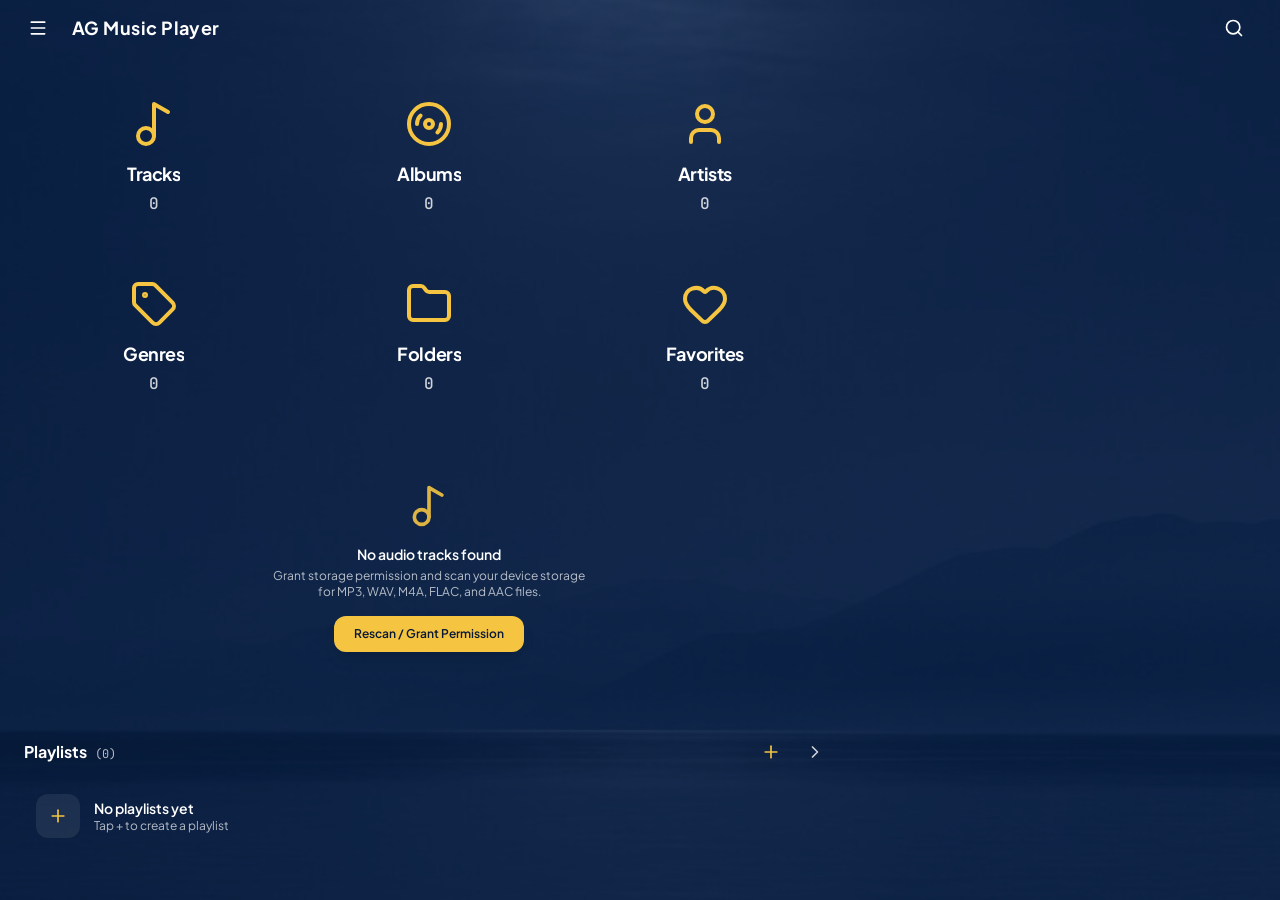
==== android/app/src/main/assets/index.html @ c9f586ac "feat: add track sharing and song info features - Implement Android share functionality for local tra" ====
<!doctype html>
<html lang="en" class="dark">
  <head>
    <meta charset="UTF-8" />
    <meta name="viewport" content="width=device-width, initial-scale=1.0, viewport-fit=cover" />
    <title>Music Player — AG Music Player</title>
    <meta name="description" content="AG Music Player — High-contrast, offline-first music player with 5-band equalizer, local folder browsing, playlists, and GitHub auto-updater." />
    <meta property="og:title" content="Music Player — AG Music Player" />
    <meta property="og:description" content="High-contrast, offline-first audio player with 5-band equalizer, tag editor, and GitHub auto-update pipeline." />
    <meta property="og:type" content="website" />
    <meta name="twitter:card" content="summary_large_image" />
    <link rel="icon" type="image/jpeg" href="./assets/ag_music_player_logo_1795412483987-CaM0GuDK.jpg" />
    <link rel="preconnect" href="https://fonts.googleapis.com" />
    <link rel="preconnect" href="https://fonts.gstatic.com" crossorigin />
    <link href="https://fonts.googleapis.com/css2?family=Cinzel:wght@600;700&family=JetBrains+Mono:wght@400;500;600&family=Plus+Jakarta+Sans:wght@400;500;600;700&display=swap" rel="stylesheet" />
    <script type="module" crossorigin src="./assets/index-CSV355LN.js"></script>
    <link rel="stylesheet" crossorigin href="./assets/index-BBESbF7x.css">
  </head>
  <body class="bg-[#F8F7F4] dark:bg-[#0B0B0D] text-[#111114] dark:text-[#F5F3EE] antialiased selection:bg-[#D4AF37]/30">
    <div id="root"></div>
  </body>
</html>
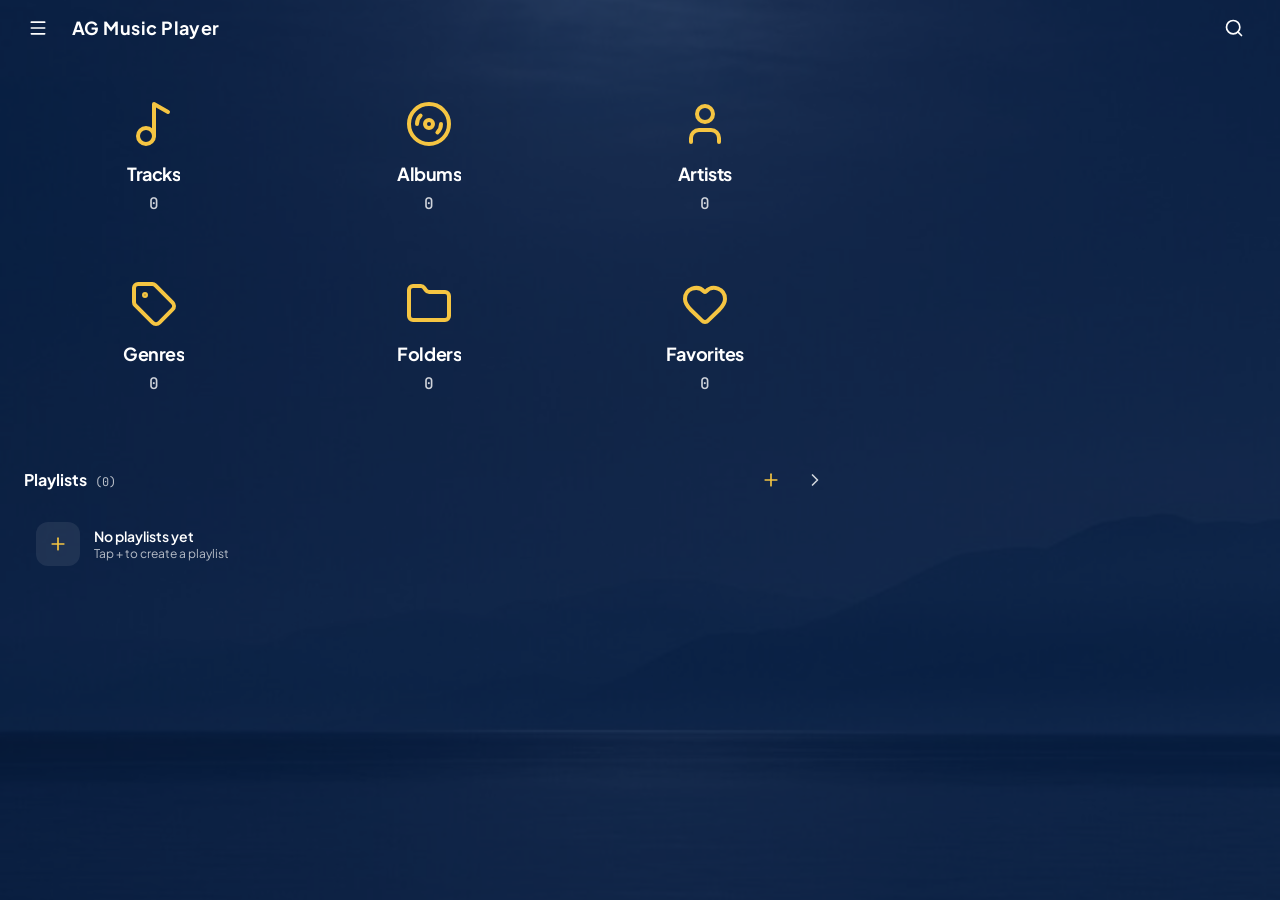
==== commit 4f058f3a: "feat: add playlists to library and update navigation - Include 'playlists' in the LibraryTab type - " ====
--- a/android/app/src/main/assets/index.html
+++ b/android/app/src/main/assets/index.html
@@ -13,8 +13,8 @@
     <link rel="preconnect" href="https://fonts.googleapis.com" />
     <link rel="preconnect" href="https://fonts.gstatic.com" crossorigin />
     <link href="https://fonts.googleapis.com/css2?family=Cinzel:wght@600;700&family=JetBrains+Mono:wght@400;500;600&family=Plus+Jakarta+Sans:wght@400;500;600;700&display=swap" rel="stylesheet" />
-    <script type="module" crossorigin src="./assets/index-CSV355LN.js"></script>
-    <link rel="stylesheet" crossorigin href="./assets/index-BBESbF7x.css">
+    <script type="module" crossorigin src="./assets/index-BX3effwg.js"></script>
+    <link rel="stylesheet" crossorigin href="./assets/index-D7RIrg3i.css">
   </head>
   <body class="bg-[#F8F7F4] dark:bg-[#0B0B0D] text-[#111114] dark:text-[#F5F3EE] antialiased selection:bg-[#D4AF37]/30">
     <div id="root"></div>
--- a/android/app/src/main/assets/assets/index-D7RIrg3i.css
+++ b/android/app/src/main/assets/assets/index-D7RIrg3i.css
@@ -0,0 +1,2 @@
+/*! tailwindcss v4.3.5 | MIT License | https://tailwindcss.com */
+@layer properties{@supports (((-webkit-hyphens:none)) and (not (margin-trim:block))) or ((-moz-orient:inline) and (not (color:rgb(from red r g b)))){*,:before,:after,::backdrop{--tw-translate-x:0;--tw-translate-y:0;--tw-translate-z:0;--tw-scale-x:1;--tw-scale-y:1;--tw-scale-z:1;--tw-rotate-x:initial;--tw-rotate-y:initial;--tw-rotate-z:initial;--tw-skew-x:initial;--tw-skew-y:initial;--tw-space-y-reverse:0;--tw-divide-y-reverse:0;--tw-border-style:solid;--tw-leading:initial;--tw-font-weight:initial;--tw-tracking:initial;--tw-ordinal:initial;--tw-slashed-zero:initial;--tw-numeric-figure:initial;--tw-numeric-spacing:initial;--tw-numeric-fraction:initial;--tw-shadow:0 0 #0000;--tw-shadow-color:initial;--tw-shadow-alpha:100%;--tw-inset-shadow:0 0 #0000;--tw-inset-shadow-color:initial;--tw-inset-shadow-alpha:100%;--tw-ring-color:initial;--tw-ring-shadow:0 0 #0000;--tw-inset-ring-color:initial;--tw-inset-ring-shadow:0 0 #0000;--tw-ring-inset:initial;--tw-ring-offset-width:0px;--tw-ring-offset-color:#fff;--tw-ring-offset-shadow:0 0 #0000;--tw-outline-style:solid;--tw-blur:initial;--tw-brightness:initial;--tw-contrast:initial;--tw-grayscale:initial;--tw-hue-rotate:initial;--tw-invert:initial;--tw-opacity:initial;--tw-saturate:initial;--tw-sepia:initial;--tw-drop-shadow:initial;--tw-drop-shadow-color:initial;--tw-drop-shadow-alpha:100%;--tw-drop-shadow-size:initial;--tw-backdrop-blur:initial;--tw-backdrop-brightness:initial;--tw-backdrop-contrast:initial;--tw-backdrop-grayscale:initial;--tw-backdrop-hue-rotate:initial;--tw-backdrop-invert:initial;--tw-backdrop-opacity:initial;--tw-backdrop-saturate:initial;--tw-backdrop-sepia:initial;--tw-duration:initial;--tw-ease:initial}}}@layer theme{:root,:host{--font-sans:-apple-system, BlinkMacSystemFont, "Segoe UI", Roboto, "Helvetica Neue", "Noto Sans", Arial, sans-serif, "Apple Color Emoji", "Segoe UI Emoji", "Segoe UI Symbol", "Noto Color Emoji";--font-mono:ui-monospace, SFMono-Regular, Menlo, Monaco, Consolas, "Liberation Mono", "Courier New", monospace;--color-emerald-400:oklch(76.5% .177 163.223);--color-emerald-500:oklch(69.6% .17 162.48);--color-cyan-300:oklch(86.5% .127 207.078);--color-cyan-400:oklch(78.9% .154 211.53);--color-cyan-500:oklch(71.5% .143 215.221);--color-cyan-950:oklch(30.2% .056 229.695);--color-violet-300:oklch(81.1% .111 293.571);--color-violet-400:oklch(70.2% .183 293.541);--color-violet-500:oklch(60.6% .25 292.717);--color-violet-950:oklch(28.3% .141 291.089);--color-rose-400:oklch(71.2% .194 13.428);--color-rose-500:oklch(64.5% .246 16.439);--color-rose-600:oklch(58.6% .253 17.585);--color-slate-950:oklch(12.9% .042 264.695);--color-black:#000;--color-white:#fff;--spacing:.25rem;--container-xs:20rem;--container-sm:24rem;--container-md:28rem;--container-xl:36rem;--container-2xl:42rem;--container-7xl:80rem;--text-xs:.75rem;--text-xs--line-height:calc(1 / .75);--text-sm:.875rem;--text-sm--line-height:calc(1.25 / .875);--text-base:1rem;--text-base--line-height:calc(1.5 / 1);--text-lg:1.125rem;--text-lg--line-height:calc(1.75 / 1.125);--text-xl:1.25rem;--text-xl--line-height:calc(1.75 / 1.25);--text-2xl:1.5rem;--text-2xl--line-height:calc(2 / 1.5);--font-weight-medium:500;--font-weight-semibold:600;--font-weight-bold:700;--tracking-tight:-.025em;--tracking-wide:.025em;--tracking-wider:.05em;--leading-snug:1.375;--leading-relaxed:1.625;--radius-lg:.5rem;--radius-xl:.75rem;--radius-2xl:1rem;--radius-3xl:1.5rem;--ease-in:cubic-bezier(.4, 0, 1, 1);--ease-out:cubic-bezier(0, 0, .2, 1);--ease-in-out:cubic-bezier(.4, 0, .2, 1);--animate-spin:spin 1s linear infinite;--blur-sm:8px;--blur-md:12px;--blur-xl:24px;--blur-2xl:40px;--default-transition-duration:.15s;--default-transition-timing-function:cubic-bezier(.4, 0, .2, 1);--default-font-family:var(--font-sans);--default-mono-font-family:var(--font-mono)}}@layer base{*,:after,:before,::backdrop{box-sizing:border-box;border:0 solid;margin:0;padding:0}::file-selector-button{box-sizing:border-box;border:0 solid;margin:0;padding:0}html,:host{-webkit-text-size-adjust:100%;tab-size:4;line-height:1.5;font-family:var(--default-font-family,-apple-system, BlinkMacSystemFont, "Segoe UI", Roboto, "Helvetica Neue", "Noto Sans", Arial, sans-serif, "Apple Color Emoji", "Segoe UI Emoji", "Segoe UI Symbol", "Noto Color Emoji");font-feature-settings:var(--default-font-feature-settings,normal);font-variation-settings:var(--default-font-variation-settings,normal);-webkit-tap-highlight-color:transparent}hr{height:0;color:inherit;border-top-width:1px}abbr:where([title]){-webkit-text-decoration:underline dotted;text-decoration:underline dotted}h1,h2,h3,h4,h5,h6{font-size:inherit;font-weight:inherit}a{color:inherit;-webkit-text-decoration:inherit;-webkit-text-decoration:inherit;-webkit-text-decoration:inherit;-webkit-text-decoration:inherit;text-decoration:inherit}b,strong{font-weight:bolder}code,kbd,samp,pre{font-family:var(--default-mono-font-family,ui-monospace, SFMono-Regular, Menlo, Monaco, Consolas, "Liberation Mono", "Courier New", monospace);font-feature-settings:var(--default-mono-font-feature-settings,normal);font-variation-settings:var(--default-mono-font-variation-settings,normal);font-size:1em}small{font-size:80%}sub,sup{vertical-align:baseline;font-size:75%;line-height:0;position:relative}sub{bottom:-.25em}sup{top:-.5em}table{text-indent:0;border-color:inherit;border-collapse:collapse}:-moz-focusring:where(:not(iframe)){outline:auto}progress{vertical-align:baseline}summary{display:list-item}ol,ul,menu{list-style:none}img,svg,video,canvas,audio,iframe,embed,object{vertical-align:middle;display:block}img,video{max-width:100%;height:auto}button,input,select,optgroup,textarea{font:inherit;font-feature-settings:inherit;font-variation-settings:inherit;letter-spacing:inherit;color:inherit;opacity:1;background-color:#0000;border-radius:0}::file-selector-button{font:inherit;font-feature-settings:inherit;font-variation-settings:inherit;letter-spacing:inherit;color:inherit;opacity:1;background-color:#0000;border-radius:0}:where(select:is([multiple],[size])) optgroup{font-weight:bolder}:where(select:is([multiple],[size])) optgroup option{padding-inline-start:20px}::file-selector-button{margin-inline-end:4px}::placeholder{opacity:1}@supports (not ((-webkit-appearance:-apple-pay-button))) or (contain-intrinsic-size:1px){::placeholder{color:currentColor}@supports (color:color-mix(in lab, red, red)){::placeholder{color:color-mix(in oklab, currentcolor 50%, transparent)}}}textarea{resize:vertical}::-webkit-search-decoration{-webkit-appearance:none}::-webkit-date-and-time-value{min-height:1lh;text-align:inherit}::-webkit-datetime-edit{display:inline-flex}::-webkit-datetime-edit-fields-wrapper{padding:0}::-webkit-datetime-edit{padding-block:0}::-webkit-datetime-edit-year-field{padding-block:0}::-webkit-datetime-edit-month-field{padding-block:0}::-webkit-datetime-edit-day-field{padding-block:0}::-webkit-datetime-edit-hour-field{padding-block:0}::-webkit-datetime-edit-minute-field{padding-block:0}::-webkit-datetime-edit-second-field{padding-block:0}::-webkit-datetime-edit-millisecond-field{padding-block:0}::-webkit-datetime-edit-meridiem-field{padding-block:0}::-webkit-calendar-picker-indicator{line-height:1}:-moz-ui-invalid{box-shadow:none}button,input:where([type=button],[type=reset],[type=submit]){appearance:button}::file-selector-button{appearance:button}::-webkit-inner-spin-button{height:auto}::-webkit-outer-spin-button{height:auto}[hidden]:where(:not([hidden=until-found])){display:none!important}html,body{overscroll-behavior-y:contain;color:#fff;background-color:#061329}body{font-family:Plus Jakarta Sans,-apple-system,BlinkMacSystemFont,sans-serif}.font-display{font-family:Cinzel,Georgia,serif}.font-mono-tabular{font-variant-numeric:tabular-nums;font-family:JetBrains Mono,monospace}}@layer components;@layer utilities{.pointer-events-none{pointer-events:none}.visible{visibility:visible}.absolute{position:absolute}.fixed{position:fixed}.relative{position:relative}.static{position:static}.sticky{position:sticky}.inset-0{inset:0}.inset-x-0{inset-inline:0}.-top-2\.5{top:calc(var(--spacing) * -2.5)}.top-0{top:0}.top-1\/2{top:50%}.top-20{top:calc(var(--spacing) * 20)}.right-0{right:0}.right-2{right:calc(var(--spacing) * 2)}.bottom-0{bottom:0}.bottom-20{bottom:calc(var(--spacing) * 20)}.left-0{left:0}.left-1\/2{left:50%}.left-2{left:calc(var(--spacing) * 2)}.z-0{z-index:0}.z-10{z-index:10}.z-30{z-index:30}.z-40{z-index:40}.z-50{z-index:50}.z-\[60\]{z-index:60}.z-\[65\]{z-index:65}.col-span-full{grid-column:1/-1}.container{width:100%}@media (width>=40rem){.container{max-width:40rem}}@media (width>=48rem){.container{max-width:48rem}}@media (width>=64rem){.container{max-width:64rem}}@media (width>=80rem){.container{max-width:80rem}}@media (width>=96rem){.container{max-width:96rem}}.mx-auto{margin-inline:auto}.my-1\.5{margin-block:calc(var(--spacing) * 1.5)}.my-2{margin-block:calc(var(--spacing) * 2)}.my-3{margin-block:calc(var(--spacing) * 3)}.mt-0\.5{margin-top:calc(var(--spacing) * .5)}.mt-1{margin-top:var(--spacing)}.mt-2{margin-top:calc(var(--spacing) * 2)}.mb-1{margin-bottom:var(--spacing)}.mb-2{margin-bottom:calc(var(--spacing) * 2)}.mb-2\.5{margin-bottom:calc(var(--spacing) * 2.5)}.mb-3{margin-bottom:calc(var(--spacing) * 3)}.mb-4{margin-bottom:calc(var(--spacing) * 4)}.mb-6{margin-bottom:calc(var(--spacing) * 6)}.-ml-2{margin-left:calc(var(--spacing) * -2)}.ml-0\.5{margin-left:calc(var(--spacing) * .5)}.block{display:block}.contents{display:contents}.flex{display:flex}.grid{display:grid}.hidden{display:none}.inline{display:inline}.inline-block{display:inline-block}.inline-flex{display:inline-flex}.aspect-square{aspect-ratio:1}.h-1{height:var(--spacing)}.h-1\.5{height:calc(var(--spacing) * 1.5)}.h-2\.5{height:calc(var(--spacing) * 2.5)}.h-3{height:calc(var(--spacing) * 3)}.h-3\.5{height:calc(var(--spacing) * 3.5)}.h-4{height:calc(var(--spacing) * 4)}.h-5{height:calc(var(--spacing) * 5)}.h-6{height:calc(var(--spacing) * 6)}.h-7{height:calc(var(--spacing) * 7)}.h-8{height:calc(var(--spacing) * 8)}.h-9{height:calc(var(--spacing) * 9)}.h-10{height:calc(var(--spacing) * 10)}.h-11{height:calc(var(--spacing) * 11)}.h-12{height:calc(var(--spacing) * 12)}.h-14{height:calc(var(--spacing) * 14)}.h-16{height:calc(var(--spacing) * 16)}.h-20{height:calc(var(--spacing) * 20)}.h-24{height:calc(var(--spacing) * 24)}.h-28{height:calc(var(--spacing) * 28)}.h-32{height:calc(var(--spacing) * 32)}.h-52{height:calc(var(--spacing) * 52)}.h-56{height:calc(var(--spacing) * 56)}.h-full{height:100%}.h-px{height:1px}.max-h-64{max-height:calc(var(--spacing) * 64)}.max-h-\[78vh\]{max-height:78vh}.max-h-\[85vh\]{max-height:85vh}.max-h-\[86vh\]{max-height:86vh}.min-h-\[34px\]{min-height:34px}.min-h-\[36px\]{min-height:36px}.min-h-\[38px\]{min-height:38px}.min-h-\[40px\]{min-height:40px}.min-h-\[42px\]{min-height:42px}.min-h-\[44px\]{min-height:44px}.min-h-\[46px\]{min-height:46px}.min-h-\[48px\]{min-height:48px}.min-h-\[52px\]{min-height:52px}.min-h-\[56px\]{min-height:56px}.min-h-\[62px\]{min-height:62px}.min-h-\[144px\]{min-height:144px}.min-h-screen{min-height:100vh}.w-1\.5{width:calc(var(--spacing) * 1.5)}.w-3{width:calc(var(--spacing) * 3)}.w-3\.5{width:calc(var(--spacing) * 3.5)}.w-4{width:calc(var(--spacing) * 4)}.w-5{width:calc(var(--spacing) * 5)}.w-6{width:calc(var(--spacing) * 6)}.w-7{width:calc(var(--spacing) * 7)}.w-8{width:calc(var(--spacing) * 8)}.w-9{width:calc(var(--spacing) * 9)}.w-10{width:calc(var(--spacing) * 10)}.w-11{width:calc(var(--spacing) * 11)}.w-12{width:calc(var(--spacing) * 12)}.w-14{width:calc(var(--spacing) * 14)}.w-16{width:calc(var(--spacing) * 16)}.w-20{width:calc(var(--spacing) * 20)}.w-24{width:calc(var(--spacing) * 24)}.w-52{width:calc(var(--spacing) * 52)}.w-56{width:calc(var(--spacing) * 56)}.w-\[210px\]{width:210px}.w-full{width:100%}.max-w-2xl{max-width:var(--container-2xl)}.max-w-7xl{max-width:var(--container-7xl)}.max-w-\[230px\]{max-width:230px}.max-w-\[380px\]{max-width:380px}.max-w-full{max-width:100%}.max-w-md{max-width:var(--container-md)}.max-w-sm{max-width:var(--container-sm)}.max-w-xl{max-width:var(--container-xl)}.max-w-xs{max-width:var(--container-xs)}.min-w-0{min-width:0}.min-w-\[40px\]{min-width:40px}.min-w-\[44px\]{min-width:44px}.min-w-\[48px\]{min-width:48px}.flex-1{flex:1}.shrink-0{flex-shrink:0}.-translate-x-1\/2{--tw-translate-x:calc(calc(1 / 2 * 100%) * -1);translate:var(--tw-translate-x) var(--tw-translate-y)}.translate-x-1{--tw-translate-x:var(--spacing);translate:var(--tw-translate-x) var(--tw-translate-y)}.translate-x-6{--tw-translate-x:calc(var(--spacing) * 6);translate:var(--tw-translate-x) var(--tw-translate-y)}.-translate-y-1\/2{--tw-translate-y:calc(calc(1 / 2 * 100%) * -1);translate:var(--tw-translate-x) var(--tw-translate-y)}.scale-110{--tw-scale-x:110%;--tw-scale-y:110%;--tw-scale-z:110%;scale:var(--tw-scale-x) var(--tw-scale-y)}.scale-125{--tw-scale-x:125%;--tw-scale-y:125%;--tw-scale-z:125%;scale:var(--tw-scale-x) var(--tw-scale-y)}.transform{transform:var(--tw-rotate-x, ) var(--tw-rotate-y, ) var(--tw-rotate-z, ) var(--tw-skew-x, ) var(--tw-skew-y, )}.animate-spin{animation:var(--animate-spin)}.cursor-grab{cursor:grab}.cursor-not-allowed{cursor:not-allowed}.cursor-pointer{cursor:pointer}.touch-none{touch-action:none}.resize{resize:both}.grid-cols-1{grid-template-columns:repeat(1,minmax(0,1fr))}.grid-cols-2{grid-template-columns:repeat(2,minmax(0,1fr))}.grid-cols-3{grid-template-columns:repeat(3,minmax(0,1fr))}.grid-cols-5{grid-template-columns:repeat(5,minmax(0,1fr))}.flex-col{flex-direction:column}.flex-wrap{flex-wrap:wrap}.items-baseline{align-items:baseline}.items-center{align-items:center}.items-end{align-items:flex-end}.items-start{align-items:flex-start}.justify-around{justify-content:space-around}.justify-between{justify-content:space-between}.justify-center{justify-content:center}.justify-end{justify-content:flex-end}.justify-evenly{justify-content:space-evenly}.justify-start{justify-content:flex-start}.gap-0\.5{gap:calc(var(--spacing) * .5)}.gap-1{gap:var(--spacing)}.gap-1\.5{gap:calc(var(--spacing) * 1.5)}.gap-2{gap:calc(var(--spacing) * 2)}.gap-2\.5{gap:calc(var(--spacing) * 2.5)}.gap-3{gap:calc(var(--spacing) * 3)}.gap-3\.5{gap:calc(var(--spacing) * 3.5)}.gap-4{gap:calc(var(--spacing) * 4)}.gap-8{gap:calc(var(--spacing) * 8)}:where(.space-y-1>:not(:last-child)){--tw-space-y-reverse:0;margin-block-start:calc(var(--spacing) * var(--tw-space-y-reverse));margin-block-end:calc(var(--spacing) * calc(1 - var(--tw-space-y-reverse)))}:where(.space-y-1\.5>:not(:last-child)){--tw-space-y-reverse:0;margin-block-start:calc(calc(var(--spacing) * 1.5) * var(--tw-space-y-reverse));margin-block-end:calc(calc(var(--spacing) * 1.5) * calc(1 - var(--tw-space-y-reverse)))}:where(.space-y-2>:not(:last-child)){--tw-space-y-reverse:0;margin-block-start:calc(calc(var(--spacing) * 2) * var(--tw-space-y-reverse));margin-block-end:calc(calc(var(--spacing) * 2) * calc(1 - var(--tw-space-y-reverse)))}:where(.space-y-2\.5>:not(:last-child)){--tw-space-y-reverse:0;margin-block-start:calc(calc(var(--spacing) * 2.5) * var(--tw-space-y-reverse));margin-block-end:calc(calc(var(--spacing) * 2.5) * calc(1 - var(--tw-space-y-reverse)))}:where(.space-y-3>:not(:last-child)){--tw-space-y-reverse:0;margin-block-start:calc(calc(var(--spacing) * 3) * var(--tw-space-y-reverse));margin-block-end:calc(calc(var(--spacing) * 3) * calc(1 - var(--tw-space-y-reverse)))}:where(.space-y-4>:not(:last-child)){--tw-space-y-reverse:0;margin-block-start:calc(calc(var(--spacing) * 4) * var(--tw-space-y-reverse));margin-block-end:calc(calc(var(--spacing) * 4) * calc(1 - var(--tw-space-y-reverse)))}:where(.space-y-5>:not(:last-child)){--tw-space-y-reverse:0;margin-block-start:calc(calc(var(--spacing) * 5) * var(--tw-space-y-reverse));margin-block-end:calc(calc(var(--spacing) * 5) * calc(1 - var(--tw-space-y-reverse)))}:where(.space-y-6>:not(:last-child)){--tw-space-y-reverse:0;margin-block-start:calc(calc(var(--spacing) * 6) * var(--tw-space-y-reverse));margin-block-end:calc(calc(var(--spacing) * 6) * calc(1 - var(--tw-space-y-reverse)))}:where(.divide-y>:not(:last-child)){--tw-divide-y-reverse:0;border-bottom-style:var(--tw-border-style);border-top-style:var(--tw-border-style);border-top-width:calc(1px * var(--tw-divide-y-reverse));border-bottom-width:calc(1px * calc(1 - var(--tw-divide-y-reverse)))}:where(.divide-white\/10>:not(:last-child)){border-color:#ffffff1a}@supports (color:color-mix(in lab, red, red)){:where(.divide-white\/10>:not(:last-child)){border-color:color-mix(in oklab, var(--color-white) 10%, transparent)}}.truncate{text-overflow:ellipsis;white-space:nowrap;overflow:hidden}.overflow-hidden{overflow:hidden}.overflow-visible{overflow:visible}.overflow-x-hidden{overflow-x:hidden}.overflow-y-auto{overflow-y:auto}.rounded{border-radius:.25rem}.rounded-2xl{border-radius:var(--radius-2xl)}.rounded-3xl{border-radius:var(--radius-3xl)}.rounded-full{border-radius:2147483647px}.rounded-lg{border-radius:var(--radius-lg)}.rounded-xl{border-radius:var(--radius-xl)}.rounded-t-3xl{border-top-left-radius:var(--radius-3xl);border-top-right-radius:var(--radius-3xl)}.border{border-style:var(--tw-border-style);border-width:1px}.border-0{border-style:var(--tw-border-style);border-width:0}.border-2{border-style:var(--tw-border-style);border-width:2px}.border-y{border-block-style:var(--tw-border-style);border-block-width:1px}.border-t{border-top-style:var(--tw-border-style);border-top-width:1px}.border-r{border-right-style:var(--tw-border-style);border-right-width:1px}.border-b{border-bottom-style:var(--tw-border-style);border-bottom-width:1px}.border-\[\#D4AF37\]{border-color:#d4af37}.border-\[var\(--accent\)\],.border-\[var\(--accent\)\]\/35{border-color:var(--accent)}@supports (color:color-mix(in lab, red, red)){.border-\[var\(--accent\)\]\/35{border-color:color-mix(in oklab, var(--accent) 35%, transparent)}}.border-\[var\(--accent\)\]\/40{border-color:var(--accent)}@supports (color:color-mix(in lab, red, red)){.border-\[var\(--accent\)\]\/40{border-color:color-mix(in oklab, var(--accent) 40%, transparent)}}.border-\[var\(--accent\)\]\/45{border-color:var(--accent)}@supports (color:color-mix(in lab, red, red)){.border-\[var\(--accent\)\]\/45{border-color:color-mix(in oklab, var(--accent) 45%, transparent)}}.border-\[var\(--accent\)\]\/50{border-color:var(--accent)}@supports (color:color-mix(in lab, red, red)){.border-\[var\(--accent\)\]\/50{border-color:color-mix(in oklab, var(--accent) 50%, transparent)}}.border-\[var\(--accent\)\]\/60{border-color:var(--accent)}@supports (color:color-mix(in lab, red, red)){.border-\[var\(--accent\)\]\/60{border-color:color-mix(in oklab, var(--accent) 60%, transparent)}}.border-white\/10{border-color:#ffffff1a}@supports (color:color-mix(in lab, red, red)){.border-white\/10{border-color:color-mix(in oklab, var(--color-white) 10%, transparent)}}.border-white\/15{border-color:#ffffff26}@supports (color:color-mix(in lab, red, red)){.border-white\/15{border-color:color-mix(in oklab, var(--color-white) 15%, transparent)}}.border-white\/20{border-color:#fff3}@supports (color:color-mix(in lab, red, red)){.border-white\/20{border-color:color-mix(in oklab, var(--color-white) 20%, transparent)}}.border-white\/\[0\.06\]{border-color:#ffffff0f}@supports (color:color-mix(in lab, red, red)){.border-white\/\[0\.06\]{border-color:color-mix(in oklab, var(--color-white) 6%, transparent)}}.bg-\[\#0A0B14\]\/92{background-color:oklab(15.3382% .00301396 -.0190909/.92)}.bg-\[\#0A2044\]{background-color:#0a2044}.bg-\[\#0B0B0D\]{background-color:#0b0b0d}.bg-\[\#0B0D16\]\/95{background-color:oklab(16.1668% .00147838 -.0193069/.95)}.bg-\[\#080A12\]{background-color:#080a12}.bg-\[\#08090F\]\/95{background-color:oklab(14.1707% .00150913 -.0132255/.95)}.bg-\[\#061329\]{background-color:#061329}.bg-\[\#071836\]\/80{background-color:oklab(21.4797% -.0103664 -.0623515/.8)}.bg-\[\#071836\]\/95{background-color:oklab(21.4797% -.0103664 -.0623515/.95)}.bg-\[\#D4AF37\]{background-color:#d4af37}.bg-\[\#D4AF37\]\/20{background-color:oklab(76.6528% -.00256401 .138654/.2)}.bg-\[\#F8F7F4\]{background-color:#f8f7f4}.bg-\[var\(--accent\)\]{background-color:var(--accent)}.bg-\[var\(--accent-soft\)\]{background-color:var(--accent-soft)}.bg-\[var\(--scenic-surface\,rgba\(11\,33\,69\,0\.52\)\)\]{background-color:var(--scenic-surface,#0b214585)}.bg-black\/10{background-color:#0000001a}@supports (color:color-mix(in lab, red, red)){.bg-black\/10{background-color:color-mix(in oklab, var(--color-black) 10%, transparent)}}.bg-black\/15{background-color:#00000026}@supports (color:color-mix(in lab, red, red)){.bg-black\/15{background-color:color-mix(in oklab, var(--color-black) 15%, transparent)}}.bg-black\/20{background-color:#0003}@supports (color:color-mix(in lab, red, red)){.bg-black\/20{background-color:color-mix(in oklab, var(--color-black) 20%, transparent)}}.bg-black\/25{background-color:#00000040}@supports (color:color-mix(in lab, red, red)){.bg-black\/25{background-color:color-mix(in oklab, var(--color-black) 25%, transparent)}}.bg-black\/30{background-color:#0000004d}@supports (color:color-mix(in lab, red, red)){.bg-black\/30{background-color:color-mix(in oklab, var(--color-black) 30%, transparent)}}.bg-black\/35{background-color:#00000059}@supports (color:color-mix(in lab, red, red)){.bg-black\/35{background-color:color-mix(in oklab, var(--color-black) 35%, transparent)}}.bg-black\/60{background-color:#0009}@supports (color:color-mix(in lab, red, red)){.bg-black\/60{background-color:color-mix(in oklab, var(--color-black) 60%, transparent)}}.bg-black\/65{background-color:#000000a6}@supports (color:color-mix(in lab, red, red)){.bg-black\/65{background-color:color-mix(in oklab, var(--color-black) 65%, transparent)}}.bg-black\/70{background-color:#000000b3}@supports (color:color-mix(in lab, red, red)){.bg-black\/70{background-color:color-mix(in oklab, var(--color-black) 70%, transparent)}}.bg-emerald-500\/15{background-color:#00bb7f26}@supports (color:color-mix(in lab, red, red)){.bg-emerald-500\/15{background-color:color-mix(in oklab, var(--color-emerald-500) 15%, transparent)}}.bg-rose-500\/15{background-color:#ff235726}@supports (color:color-mix(in lab, red, red)){.bg-rose-500\/15{background-color:color-mix(in oklab, var(--color-rose-500) 15%, transparent)}}.bg-rose-600{background-color:var(--color-rose-600)}.bg-transparent{background-color:#0000}.bg-white{background-color:var(--color-white)}.bg-white\/10{background-color:#ffffff1a}@supports (color:color-mix(in lab, red, red)){.bg-white\/10{background-color:color-mix(in oklab, var(--color-white) 10%, transparent)}}.bg-white\/12{background-color:#ffffff1f}@supports (color:color-mix(in lab, red, red)){.bg-white\/12{background-color:color-mix(in oklab, var(--color-white) 12%, transparent)}}.bg-white\/15{background-color:#ffffff26}@supports (color:color-mix(in lab, red, red)){.bg-white\/15{background-color:color-mix(in oklab, var(--color-white) 15%, transparent)}}.bg-white\/20{background-color:#fff3}@supports (color:color-mix(in lab, red, red)){.bg-white\/20{background-color:color-mix(in oklab, var(--color-white) 20%, transparent)}}.bg-white\/25{background-color:#ffffff40}@supports (color:color-mix(in lab, red, red)){.bg-white\/25{background-color:color-mix(in oklab, var(--color-white) 25%, transparent)}}.bg-white\/\[0\.04\]{background-color:#ffffff0a}@supports (color:color-mix(in lab, red, red)){.bg-white\/\[0\.04\]{background-color:color-mix(in oklab, var(--color-white) 4%, transparent)}}.bg-white\/\[0\.05\]{background-color:#ffffff0d}@supports (color:color-mix(in lab, red, red)){.bg-white\/\[0\.05\]{background-color:color-mix(in oklab, var(--color-white) 5%, transparent)}}.bg-white\/\[0\.06\]{background-color:#ffffff0f}@supports (color:color-mix(in lab, red, red)){.bg-white\/\[0\.06\]{background-color:color-mix(in oklab, var(--color-white) 6%, transparent)}}.bg-white\/\[0\.07\]{background-color:#ffffff12}@supports (color:color-mix(in lab, red, red)){.bg-white\/\[0\.07\]{background-color:color-mix(in oklab, var(--color-white) 7.0%, transparent)}}.bg-white\/\[0\.08\]{background-color:#ffffff14}@supports (color:color-mix(in lab, red, red)){.bg-white\/\[0\.08\]{background-color:color-mix(in oklab, var(--color-white) 8%, transparent)}}.fill-current{fill:currentColor}.object-cover{object-fit:cover}.object-center{object-position:center}.p-1{padding:var(--spacing)}.p-1\.5{padding:calc(var(--spacing) * 1.5)}.p-2{padding:calc(var(--spacing) * 2)}.p-2\.5{padding:calc(var(--spacing) * 2.5)}.p-3{padding:calc(var(--spacing) * 3)}.p-3\.5{padding:calc(var(--spacing) * 3.5)}.p-4{padding:calc(var(--spacing) * 4)}.p-5{padding:calc(var(--spacing) * 5)}.p-6{padding:calc(var(--spacing) * 6)}.px-1{padding-inline:var(--spacing)}.px-2{padding-inline:calc(var(--spacing) * 2)}.px-2\.5{padding-inline:calc(var(--spacing) * 2.5)}.px-3{padding-inline:calc(var(--spacing) * 3)}.px-3\.5{padding-inline:calc(var(--spacing) * 3.5)}.px-4{padding-inline:calc(var(--spacing) * 4)}.px-5{padding-inline:calc(var(--spacing) * 5)}.px-6{padding-inline:calc(var(--spacing) * 6)}.py-1\.5{padding-block:calc(var(--spacing) * 1.5)}.py-2{padding-block:calc(var(--spacing) * 2)}.py-2\.5{padding-block:calc(var(--spacing) * 2.5)}.py-3{padding-block:calc(var(--spacing) * 3)}.py-4{padding-block:calc(var(--spacing) * 4)}.py-5{padding-block:calc(var(--spacing) * 5)}.py-10{padding-block:calc(var(--spacing) * 10)}.py-12{padding-block:calc(var(--spacing) * 12)}.pt-1{padding-top:var(--spacing)}.pt-2{padding-top:calc(var(--spacing) * 2)}.pt-3{padding-top:calc(var(--spacing) * 3)}.pt-4{padding-top:calc(var(--spacing) * 4)}.pt-5{padding-top:calc(var(--spacing) * 5)}.pr-2{padding-right:calc(var(--spacing) * 2)}.pb-2{padding-bottom:calc(var(--spacing) * 2)}.pb-3{padding-bottom:calc(var(--spacing) * 3)}.pb-6{padding-bottom:calc(var(--spacing) * 6)}.pb-28{padding-bottom:calc(var(--spacing) * 28)}.text-center{text-align:center}.text-left{text-align:left}.text-right{text-align:right}.text-2xl{font-size:var(--text-2xl);line-height:var(--tw-leading,var(--text-2xl--line-height))}.text-base{font-size:var(--text-base);line-height:var(--tw-leading,var(--text-base--line-height))}.text-lg{font-size:var(--text-lg);line-height:var(--tw-leading,var(--text-lg--line-height))}.text-sm{font-size:var(--text-sm);line-height:var(--tw-leading,var(--text-sm--line-height))}.text-xl{font-size:var(--text-xl);line-height:var(--tw-leading,var(--text-xl--line-height))}.text-xs{font-size:var(--text-xs);line-height:var(--tw-leading,var(--text-xs--line-height))}.text-\[10px\]{font-size:10px}.text-\[11px\]{font-size:11px}.leading-relaxed{--tw-leading:var(--leading-relaxed);line-height:var(--leading-relaxed)}.leading-snug{--tw-leading:var(--leading-snug);line-height:var(--leading-snug)}.font-bold{--tw-font-weight:var(--font-weight-bold);font-weight:var(--font-weight-bold)}.font-medium{--tw-font-weight:var(--font-weight-medium);font-weight:var(--font-weight-medium)}.font-semibold{--tw-font-weight:var(--font-weight-semibold);font-weight:var(--font-weight-semibold)}.tracking-tight{--tw-tracking:var(--tracking-tight);letter-spacing:var(--tracking-tight)}.tracking-wide{--tw-tracking:var(--tracking-wide);letter-spacing:var(--tracking-wide)}.tracking-wider{--tw-tracking:var(--tracking-wider);letter-spacing:var(--tracking-wider)}.break-all{word-break:break-all}.whitespace-nowrap{white-space:nowrap}.text-\[\#0B0B0D\]{color:#0b0b0d}.text-\[\#9E9A90\]{color:#9e9a90}.text-\[\#111114\]{color:#111114}.text-\[\#D4AF37\]{color:#d4af37}.text-\[\#F5F3EE\]{color:#f5f3ee}.text-\[var\(--accent\)\],.text-\[var\(--accent\)\]\/80{color:var(--accent)}@supports (color:color-mix(in lab, red, red)){.text-\[var\(--accent\)\]\/80{color:color-mix(in oklab, var(--accent) 80%, transparent)}}.text-\[var\(--accent-fg\)\]{color:var(--accent-fg)}.text-emerald-400{color:var(--color-emerald-400)}.text-rose-400{color:var(--color-rose-400)}.text-white{color:var(--color-white)}.text-white\/40{color:#fff6}@supports (color:color-mix(in lab, red, red)){.text-white\/40{color:color-mix(in oklab, var(--color-white) 40%, transparent)}}.text-white\/45{color:#ffffff73}@supports (color:color-mix(in lab, red, red)){.text-white\/45{color:color-mix(in oklab, var(--color-white) 45%, transparent)}}.text-white\/55{color:#ffffff8c}@supports (color:color-mix(in lab, red, red)){.text-white\/55{color:color-mix(in oklab, var(--color-white) 55%, transparent)}}.text-white\/60{color:#fff9}@supports (color:color-mix(in lab, red, red)){.text-white\/60{color:color-mix(in oklab, var(--color-white) 60%, transparent)}}.text-white\/65{color:#ffffffa6}@supports (color:color-mix(in lab, red, red)){.text-white\/65{color:color-mix(in oklab, var(--color-white) 65%, transparent)}}.text-white\/70{color:#ffffffb3}@supports (color:color-mix(in lab, red, red)){.text-white\/70{color:color-mix(in oklab, var(--color-white) 70%, transparent)}}.text-white\/75{color:#ffffffbf}@supports (color:color-mix(in lab, red, red)){.text-white\/75{color:color-mix(in oklab, var(--color-white) 75%, transparent)}}.text-white\/80{color:#fffc}@supports (color:color-mix(in lab, red, red)){.text-white\/80{color:color-mix(in oklab, var(--color-white) 80%, transparent)}}.text-white\/85{color:#ffffffd9}@supports (color:color-mix(in lab, red, red)){.text-white\/85{color:color-mix(in oklab, var(--color-white) 85%, transparent)}}.capitalize{text-transform:capitalize}.lowercase{text-transform:lowercase}.uppercase{text-transform:uppercase}.tabular-nums{--tw-numeric-spacing:tabular-nums;font-variant-numeric:var(--tw-ordinal, ) var(--tw-slashed-zero, ) var(--tw-numeric-figure, ) var(--tw-numeric-spacing, ) var(--tw-numeric-fraction, )}.antialiased{-webkit-font-smoothing:antialiased;-moz-osx-font-smoothing:grayscale}.opacity-40{opacity:.4}.opacity-45{opacity:.45}.opacity-80{opacity:.8}.opacity-85{opacity:.85}.opacity-90{opacity:.9}.opacity-100{opacity:1}.shadow{--tw-shadow:0 1px 3px 0 var(--tw-shadow-color,#0000001a), 0 1px 2px -1px var(--tw-shadow-color,#0000001a);box-shadow:var(--tw-inset-shadow), var(--tw-inset-ring-shadow), var(--tw-ring-offset-shadow), var(--tw-ring-shadow), var(--tw-shadow)}.shadow-2xl{--tw-shadow:0 25px 50px -12px var(--tw-shadow-color,#00000040);box-shadow:var(--tw-inset-shadow), var(--tw-inset-ring-shadow), var(--tw-ring-offset-shadow), var(--tw-ring-shadow), var(--tw-shadow)}.shadow-\[0_0_0_2px_rgba\(11\,11\,13\,0\.65\)\]{--tw-shadow:0 0 0 2px var(--tw-shadow-color,#0b0b0da6);box-shadow:var(--tw-inset-shadow), var(--tw-inset-ring-shadow), var(--tw-ring-offset-shadow), var(--tw-ring-shadow), var(--tw-shadow)}.shadow-lg{--tw-shadow:0 10px 15px -3px var(--tw-shadow-color,#0000001a), 0 4px 6px -4px var(--tw-shadow-color,#0000001a);box-shadow:var(--tw-inset-shadow), var(--tw-inset-ring-shadow), var(--tw-ring-offset-shadow), var(--tw-ring-shadow), var(--tw-shadow)}.shadow-md{--tw-shadow:0 4px 6px -1px var(--tw-shadow-color,#0000001a), 0 2px 4px -2px var(--tw-shadow-color,#0000001a);box-shadow:var(--tw-inset-shadow), var(--tw-inset-ring-shadow), var(--tw-ring-offset-shadow), var(--tw-ring-shadow), var(--tw-shadow)}.shadow-sm{--tw-shadow:0 1px 3px 0 var(--tw-shadow-color,#0000001a), 0 1px 2px -1px var(--tw-shadow-color,#0000001a);box-shadow:var(--tw-inset-shadow), var(--tw-inset-ring-shadow), var(--tw-ring-offset-shadow), var(--tw-ring-shadow), var(--tw-shadow)}.shadow-xl{--tw-shadow:0 20px 25px -5px var(--tw-shadow-color,#0000001a), 0 8px 10px -6px var(--tw-shadow-color,#0000001a);box-shadow:var(--tw-inset-shadow), var(--tw-inset-ring-shadow), var(--tw-ring-offset-shadow), var(--tw-ring-shadow), var(--tw-shadow)}.ring-1{--tw-ring-shadow:var(--tw-ring-inset, ) 0 0 0 calc(1px + var(--tw-ring-offset-width)) var(--tw-ring-color,currentcolor);box-shadow:var(--tw-inset-shadow), var(--tw-inset-ring-shadow), var(--tw-ring-offset-shadow), var(--tw-ring-shadow), var(--tw-shadow)}.ring-2{--tw-ring-shadow:var(--tw-ring-inset, ) 0 0 0 calc(2px + var(--tw-ring-offset-width)) var(--tw-ring-color,currentcolor);box-shadow:var(--tw-inset-shadow), var(--tw-inset-ring-shadow), var(--tw-ring-offset-shadow), var(--tw-ring-shadow), var(--tw-shadow)}.ring-\[var\(--accent\)\]{--tw-ring-color:var(--accent)}.ring-white{--tw-ring-color:var(--color-white)}.ring-offset-2{--tw-ring-offset-width:2px;--tw-ring-offset-shadow:var(--tw-ring-inset, ) 0 0 0 var(--tw-ring-offset-width) var(--tw-ring-offset-color)}.ring-offset-\[\#0A0C16\]{--tw-ring-offset-color:#0a0c16}.outline{outline-style:var(--tw-outline-style);outline-width:1px}.blur{--tw-blur:blur(8px);filter:var(--tw-blur, ) var(--tw-brightness, ) var(--tw-contrast, ) var(--tw-grayscale, ) var(--tw-hue-rotate, ) var(--tw-invert, ) var(--tw-saturate, ) var(--tw-sepia, ) var(--tw-drop-shadow, )}.drop-shadow{--tw-drop-shadow-size:drop-shadow(0 1px 2px var(--tw-drop-shadow-color,#0000001a)) drop-shadow(0 1px 1px var(--tw-drop-shadow-color,#0000000f));--tw-drop-shadow:drop-shadow(0 1px 2px #0000001a) drop-shadow(0 1px 1px #0000000f);filter:var(--tw-blur, ) var(--tw-brightness, ) var(--tw-contrast, ) var(--tw-grayscale, ) var(--tw-hue-rotate, ) var(--tw-invert, ) var(--tw-saturate, ) var(--tw-sepia, ) var(--tw-drop-shadow, )}.filter{filter:var(--tw-blur, ) var(--tw-brightness, ) var(--tw-contrast, ) var(--tw-grayscale, ) var(--tw-hue-rotate, ) var(--tw-invert, ) var(--tw-saturate, ) var(--tw-sepia, ) var(--tw-drop-shadow, )}.backdrop-blur-2xl{--tw-backdrop-blur:blur(var(--blur-2xl));-webkit-backdrop-filter:var(--tw-backdrop-blur, ) var(--tw-backdrop-brightness, ) var(--tw-backdrop-contrast, ) var(--tw-backdrop-grayscale, ) var(--tw-backdrop-hue-rotate, ) var(--tw-backdrop-invert, ) var(--tw-backdrop-opacity, ) var(--tw-backdrop-saturate, ) var(--tw-backdrop-sepia, );backdrop-filter:var(--tw-backdrop-blur, ) var(--tw-backdrop-brightness, ) var(--tw-backdrop-contrast, ) var(--tw-backdrop-grayscale, ) var(--tw-backdrop-hue-rotate, ) var(--tw-backdrop-invert, ) var(--tw-backdrop-opacity, ) var(--tw-backdrop-saturate, ) var(--tw-backdrop-sepia, )}.backdrop-blur-md{--tw-backdrop-blur:blur(var(--blur-md));-webkit-backdrop-filter:var(--tw-backdrop-blur, ) var(--tw-backdrop-brightness, ) var(--tw-backdrop-contrast, ) var(--tw-backdrop-grayscale, ) var(--tw-backdrop-hue-rotate, ) var(--tw-backdrop-invert, ) var(--tw-backdrop-opacity, ) var(--tw-backdrop-saturate, ) var(--tw-backdrop-sepia, );backdrop-filter:var(--tw-backdrop-blur, ) var(--tw-backdrop-brightness, ) var(--tw-backdrop-contrast, ) var(--tw-backdrop-grayscale, ) var(--tw-backdrop-hue-rotate, ) var(--tw-backdrop-invert, ) var(--tw-backdrop-opacity, ) var(--tw-backdrop-saturate, ) var(--tw-backdrop-sepia, )}.backdrop-blur-sm{--tw-backdrop-blur:blur(var(--blur-sm));-webkit-backdrop-filter:var(--tw-backdrop-blur, ) var(--tw-backdrop-brightness, ) var(--tw-backdrop-contrast, ) var(--tw-backdrop-grayscale, ) var(--tw-backdrop-hue-rotate, ) var(--tw-backdrop-invert, ) var(--tw-backdrop-opacity, ) var(--tw-backdrop-saturate, ) var(--tw-backdrop-sepia, );backdrop-filter:var(--tw-backdrop-blur, ) var(--tw-backdrop-brightness, ) var(--tw-backdrop-contrast, ) var(--tw-backdrop-grayscale, ) var(--tw-backdrop-hue-rotate, ) var(--tw-backdrop-invert, ) var(--tw-backdrop-opacity, ) var(--tw-backdrop-saturate, ) var(--tw-backdrop-sepia, )}.backdrop-blur-xl{--tw-backdrop-blur:blur(var(--blur-xl));-webkit-backdrop-filter:var(--tw-backdrop-blur, ) var(--tw-backdrop-brightness, ) var(--tw-backdrop-contrast, ) var(--tw-backdrop-grayscale, ) var(--tw-backdrop-hue-rotate, ) var(--tw-backdrop-invert, ) var(--tw-backdrop-opacity, ) var(--tw-backdrop-saturate, ) var(--tw-backdrop-sepia, );backdrop-filter:var(--tw-backdrop-blur, ) var(--tw-backdrop-brightness, ) var(--tw-backdrop-contrast, ) var(--tw-backdrop-grayscale, ) var(--tw-backdrop-hue-rotate, ) var(--tw-backdrop-invert, ) var(--tw-backdrop-opacity, ) var(--tw-backdrop-saturate, ) var(--tw-backdrop-sepia, )}.transition{transition-property:color,background-color,border-color,outline-color,text-decoration-color,fill,stroke,--tw-gradient-from,--tw-gradient-via,--tw-gradient-to,opacity,box-shadow,transform,translate,scale,rotate,filter,-webkit-backdrop-filter,backdrop-filter,display,content-visibility,overlay,pointer-events;transition-timing-function:var(--tw-ease,var(--default-transition-timing-function));transition-duration:var(--tw-duration,var(--default-transition-duration))}.transition-\[width\]{transition-property:width;transition-timing-function:var(--tw-ease,var(--default-transition-timing-function));transition-duration:var(--tw-duration,var(--default-transition-duration))}.transition-all{transition-property:all;transition-timing-function:var(--tw-ease,var(--default-transition-timing-function));transition-duration:var(--tw-duration,var(--default-transition-duration))}.transition-colors{transition-property:color,background-color,border-color,outline-color,text-decoration-color,fill,stroke,--tw-gradient-from,--tw-gradient-via,--tw-gradient-to;transition-timing-function:var(--tw-ease,var(--default-transition-timing-function));transition-duration:var(--tw-duration,var(--default-transition-duration))}.transition-opacity{transition-property:opacity;transition-timing-function:var(--tw-ease,var(--default-transition-timing-function));transition-duration:var(--tw-duration,var(--default-transition-duration))}.transition-transform{transition-property:transform,translate,scale,rotate;transition-timing-function:var(--tw-ease,var(--default-transition-timing-function));transition-duration:var(--tw-duration,var(--default-transition-duration))}.duration-75{--tw-duration:75ms;transition-duration:75ms}.duration-100{--tw-duration:.1s;transition-duration:.1s}.duration-150{--tw-duration:.15s;transition-duration:.15s}.duration-300{--tw-duration:.3s;transition-duration:.3s}.ease-in{--tw-ease:var(--ease-in);transition-timing-function:var(--ease-in)}.ease-in-out{--tw-ease:var(--ease-in-out);transition-timing-function:var(--ease-in-out)}.ease-out{--tw-ease:var(--ease-out);transition-timing-function:var(--ease-out)}.select-none{-webkit-user-select:none;user-select:none}@media (hover:hover){:is(:where(.group):hover .group-hover\:scale-105){--tw-scale-x:105%;--tw-scale-y:105%;--tw-scale-z:105%;scale:var(--tw-scale-x) var(--tw-scale-y)}:is(:where(.group):hover .group-hover\:scale-110){--tw-scale-x:110%;--tw-scale-y:110%;--tw-scale-z:110%;scale:var(--tw-scale-x) var(--tw-scale-y)}}.selection\:bg-\[\#D4AF37\]\/30 ::selection{background-color:oklab(76.6528% -.00256401 .138654/.3)}.selection\:bg-\[\#D4AF37\]\/30::selection{background-color:oklab(76.6528% -.00256401 .138654/.3)}.placeholder\:text-white\/50::placeholder{color:#ffffff80}@supports (color:color-mix(in lab, red, red)){.placeholder\:text-white\/50::placeholder{color:color-mix(in oklab, var(--color-white) 50%, transparent)}}.placeholder\:text-white\/55::placeholder{color:#ffffff8c}@supports (color:color-mix(in lab, red, red)){.placeholder\:text-white\/55::placeholder{color:color-mix(in oklab, var(--color-white) 55%, transparent)}}@media (hover:hover){.hover\:scale-105:hover{--tw-scale-x:105%;--tw-scale-y:105%;--tw-scale-z:105%;scale:var(--tw-scale-x) var(--tw-scale-y)}.hover\:bg-\[var\(--accent-hover\)\]:hover{background-color:var(--accent-hover)}.hover\:bg-rose-500:hover{background-color:var(--color-rose-500)}.hover\:bg-rose-500\/15:hover{background-color:#ff235726}@supports (color:color-mix(in lab, red, red)){.hover\:bg-rose-500\/15:hover{background-color:color-mix(in oklab, var(--color-rose-500) 15%, transparent)}}.hover\:bg-rose-500\/25:hover{background-color:#ff235740}@supports (color:color-mix(in lab, red, red)){.hover\:bg-rose-500\/25:hover{background-color:color-mix(in oklab, var(--color-rose-500) 25%, transparent)}}.hover\:bg-white\/10:hover{background-color:#ffffff1a}@supports (color:color-mix(in lab, red, red)){.hover\:bg-white\/10:hover{background-color:color-mix(in oklab, var(--color-white) 10%, transparent)}}.hover\:bg-white\/15:hover{background-color:#ffffff26}@supports (color:color-mix(in lab, red, red)){.hover\:bg-white\/15:hover{background-color:color-mix(in oklab, var(--color-white) 15%, transparent)}}.hover\:bg-white\/\[0\.1\]:hover{background-color:#ffffff1a}@supports (color:color-mix(in lab, red, red)){.hover\:bg-white\/\[0\.1\]:hover{background-color:color-mix(in oklab, var(--color-white) 10%, transparent)}}.hover\:bg-white\/\[0\.06\]:hover{background-color:#ffffff0f}@supports (color:color-mix(in lab, red, red)){.hover\:bg-white\/\[0\.06\]:hover{background-color:color-mix(in oklab, var(--color-white) 6%, transparent)}}.hover\:bg-white\/\[0\.07\]:hover{background-color:#ffffff12}@supports (color:color-mix(in lab, red, red)){.hover\:bg-white\/\[0\.07\]:hover{background-color:color-mix(in oklab, var(--color-white) 7.0%, transparent)}}.hover\:bg-white\/\[0\.08\]:hover{background-color:#ffffff14}@supports (color:color-mix(in lab, red, red)){.hover\:bg-white\/\[0\.08\]:hover{background-color:color-mix(in oklab, var(--color-white) 8%, transparent)}}.hover\:bg-white\/\[0\.12\]:hover{background-color:#ffffff1f}@supports (color:color-mix(in lab, red, red)){.hover\:bg-white\/\[0\.12\]:hover{background-color:color-mix(in oklab, var(--color-white) 12%, transparent)}}.hover\:bg-white\/\[0\.14\]:hover{background-color:#ffffff24}@supports (color:color-mix(in lab, red, red)){.hover\:bg-white\/\[0\.14\]:hover{background-color:color-mix(in oklab, var(--color-white) 14.0%, transparent)}}.hover\:text-white:hover{color:var(--color-white)}.hover\:opacity-100:hover{opacity:1}}.focus\:border-\[var\(--accent\)\]:focus{border-color:var(--accent)}.focus\:outline-none:focus{--tw-outline-style:none;outline-style:none}.focus-visible\:ring-2:focus-visible{--tw-ring-shadow:var(--tw-ring-inset, ) 0 0 0 calc(2px + var(--tw-ring-offset-width)) var(--tw-ring-color,currentcolor);box-shadow:var(--tw-inset-shadow), var(--tw-inset-ring-shadow), var(--tw-ring-offset-shadow), var(--tw-ring-shadow), var(--tw-shadow)}.focus-visible\:ring-\[var\(--accent\)\]:focus-visible{--tw-ring-color:var(--accent)}.focus-visible\:outline-none:focus-visible{--tw-outline-style:none;outline-style:none}.active\:scale-95:active{--tw-scale-x:95%;--tw-scale-y:95%;--tw-scale-z:95%;scale:var(--tw-scale-x) var(--tw-scale-y)}.disabled\:opacity-25:disabled{opacity:.25}@media (width>=40rem){.sm\:hidden{display:none}.sm\:h-12{height:calc(var(--spacing) * 12)}.sm\:h-72{height:calc(var(--spacing) * 72)}.sm\:min-h-\[164px\]{min-height:164px}.sm\:w-12{width:calc(var(--spacing) * 12)}.sm\:w-72{width:calc(var(--spacing) * 72)}.sm\:grid-cols-3{grid-template-columns:repeat(3,minmax(0,1fr))}.sm\:flex-row{flex-direction:row}.sm\:items-center{align-items:center}.sm\:gap-4{gap:calc(var(--spacing) * 4)}.sm\:rounded-3xl{border-radius:var(--radius-3xl)}.sm\:p-4{padding:calc(var(--spacing) * 4)}.sm\:px-4{padding-inline:calc(var(--spacing) * 4)}.sm\:px-6{padding-inline:calc(var(--spacing) * 6)}.sm\:text-base{font-size:var(--text-base);line-height:var(--tw-leading,var(--text-base--line-height))}.sm\:text-lg{font-size:var(--text-lg);line-height:var(--tw-leading,var(--text-lg--line-height))}.sm\:text-xl{font-size:var(--text-xl);line-height:var(--tw-leading,var(--text-xl--line-height))}}@media (width>=64rem){.lg\:bottom-6{bottom:calc(var(--spacing) * 6)}.lg\:col-span-5{grid-column:span 5/span 5}.lg\:col-span-7{grid-column:span 7/span 7}.lg\:flex{display:flex}.lg\:hidden{display:none}.lg\:grid-cols-12{grid-template-columns:repeat(12,minmax(0,1fr))}.lg\:pb-10{padding-bottom:calc(var(--spacing) * 10)}}@media (width>=80rem){.xl\:col-span-4{grid-column:span 4/span 4}.xl\:col-span-8{grid-column:span 8/span 8}}.dark\:bg-\[\#0B0B0D\]:where(.dark,.dark *){background-color:#0b0b0d}.dark\:bg-white\/10:where(.dark,.dark *){background-color:#ffffff1a}@supports (color:color-mix(in lab, red, red)){.dark\:bg-white\/10:where(.dark,.dark *){background-color:color-mix(in oklab, var(--color-white) 10%, transparent)}}.dark\:bg-white\/15:where(.dark,.dark *){background-color:#ffffff26}@supports (color:color-mix(in lab, red, red)){.dark\:bg-white\/15:where(.dark,.dark *){background-color:color-mix(in oklab, var(--color-white) 15%, transparent)}}.dark\:text-\[\#F5F3EE\]:where(.dark,.dark *){color:#f5f3ee}}:root{--accent:#f5c542;--accent-hover:#ffd55e;--accent-fg:#071836;--accent-soft:#f5c54229;--scenic-from:#0614309e;--scenic-via:#091d408f;--scenic-to:#051028e6;--scenic-surface:#08193a7a}@keyframes spin-vinyl{0%{transform:rotate(0)}to{transform:rotate(360deg)}}.animate-vinyl{animation:18s linear infinite spin-vinyl}.animate-vinyl-paused{animation:18s linear infinite paused spin-vinyl}@keyframes marquee-scroll{0%{transform:translate(0%)}to{transform:translate(-50%)}}.marquee-track{width:max-content;animation:14s linear infinite marquee-scroll;display:inline-flex}.marquee-track:hover{animation-play-state:paused}@media (prefers-reduced-motion:reduce){.animate-vinyl,.animate-vinyl-paused,.marquee-track{animation:none!important}}input[type=range].ag-slider{appearance:none;cursor:pointer;background:0 0}input[type=range].ag-slider::-webkit-slider-runnable-track{border-radius:9999px;height:4px}input[type=range].ag-slider::-webkit-slider-thumb{appearance:none;background:var(--accent);border-radius:9999px;width:14px;height:14px;margin-top:-5px;transition:transform .15s cubic-bezier(.16,1,.3,1);box-shadow:0 0 0 2px #0b0b0d99}input[type=range].ag-slider::-webkit-slider-thumb:hover{transform:scale(1.2)}@property --tw-translate-x{syntax:"*";inherits:false;initial-value:0}@property --tw-translate-y{syntax:"*";inherits:false;initial-value:0}@property --tw-translate-z{syntax:"*";inherits:false;initial-value:0}@property --tw-scale-x{syntax:"*";inherits:false;initial-value:1}@property --tw-scale-y{syntax:"*";inherits:false;initial-value:1}@property --tw-scale-z{syntax:"*";inherits:false;initial-value:1}@property --tw-rotate-x{syntax:"*";inherits:false}@property --tw-rotate-y{syntax:"*";inherits:false}@property --tw-rotate-z{syntax:"*";inherits:false}@property --tw-skew-x{syntax:"*";inherits:false}@property --tw-skew-y{syntax:"*";inherits:false}@property --tw-space-y-reverse{syntax:"*";inherits:false;initial-value:0}@property --tw-divide-y-reverse{syntax:"*";inherits:false;initial-value:0}@property --tw-border-style{syntax:"*";inherits:false;initial-value:solid}@property --tw-leading{syntax:"*";inherits:false}@property --tw-font-weight{syntax:"*";inherits:false}@property --tw-tracking{syntax:"*";inherits:false}@property --tw-ordinal{syntax:"*";inherits:false}@property --tw-slashed-zero{syntax:"*";inherits:false}@property --tw-numeric-figure{syntax:"*";inherits:false}@property --tw-numeric-spacing{syntax:"*";inherits:false}@property --tw-numeric-fraction{syntax:"*";inherits:false}@property --tw-shadow{syntax:"*";inherits:false;initial-value:0 0 #0000}@property --tw-shadow-color{syntax:"*";inherits:false}@property --tw-shadow-alpha{syntax:"<percentage>";inherits:false;initial-value:100%}@property --tw-inset-shadow{syntax:"*";inherits:false;initial-value:0 0 #0000}@property --tw-inset-shadow-color{syntax:"*";inherits:false}@property --tw-inset-shadow-alpha{syntax:"<percentage>";inherits:false;initial-value:100%}@property --tw-ring-color{syntax:"*";inherits:false}@property --tw-ring-shadow{syntax:"*";inherits:false;initial-value:0 0 #0000}@property --tw-inset-ring-color{syntax:"*";inherits:false}@property --tw-inset-ring-shadow{syntax:"*";inherits:false;initial-value:0 0 #0000}@property --tw-ring-inset{syntax:"*";inherits:false}@property --tw-ring-offset-width{syntax:"<length>";inherits:false;initial-value:0}@property --tw-ring-offset-color{syntax:"*";inherits:false;initial-value:#fff}@property --tw-ring-offset-shadow{syntax:"*";inherits:false;initial-value:0 0 #0000}@property --tw-outline-style{syntax:"*";inherits:false;initial-value:solid}@property --tw-blur{syntax:"*";inherits:false}@property --tw-brightness{syntax:"*";inherits:false}@property --tw-contrast{syntax:"*";inherits:false}@property --tw-grayscale{syntax:"*";inherits:false}@property --tw-hue-rotate{syntax:"*";inherits:false}@property --tw-invert{syntax:"*";inherits:false}@property --tw-opacity{syntax:"*";inherits:false}@property --tw-saturate{syntax:"*";inherits:false}@property --tw-sepia{syntax:"*";inherits:false}@property --tw-drop-shadow{syntax:"*";inherits:false}@property --tw-drop-shadow-color{syntax:"*";inherits:false}@property --tw-drop-shadow-alpha{syntax:"<percentage>";inherits:false;initial-value:100%}@property --tw-drop-shadow-size{syntax:"*";inherits:false}@property --tw-backdrop-blur{syntax:"*";inherits:false}@property --tw-backdrop-brightness{syntax:"*";inherits:false}@property --tw-backdrop-contrast{syntax:"*";inherits:false}@property --tw-backdrop-grayscale{syntax:"*";inherits:false}@property --tw-backdrop-hue-rotate{syntax:"*";inherits:false}@property --tw-backdrop-invert{syntax:"*";inherits:false}@property --tw-backdrop-opacity{syntax:"*";inherits:false}@property --tw-backdrop-saturate{syntax:"*";inherits:false}@property --tw-backdrop-sepia{syntax:"*";inherits:false}@property --tw-duration{syntax:"*";inherits:false}@property --tw-ease{syntax:"*";inherits:false}@keyframes spin{to{transform:rotate(360deg)}}
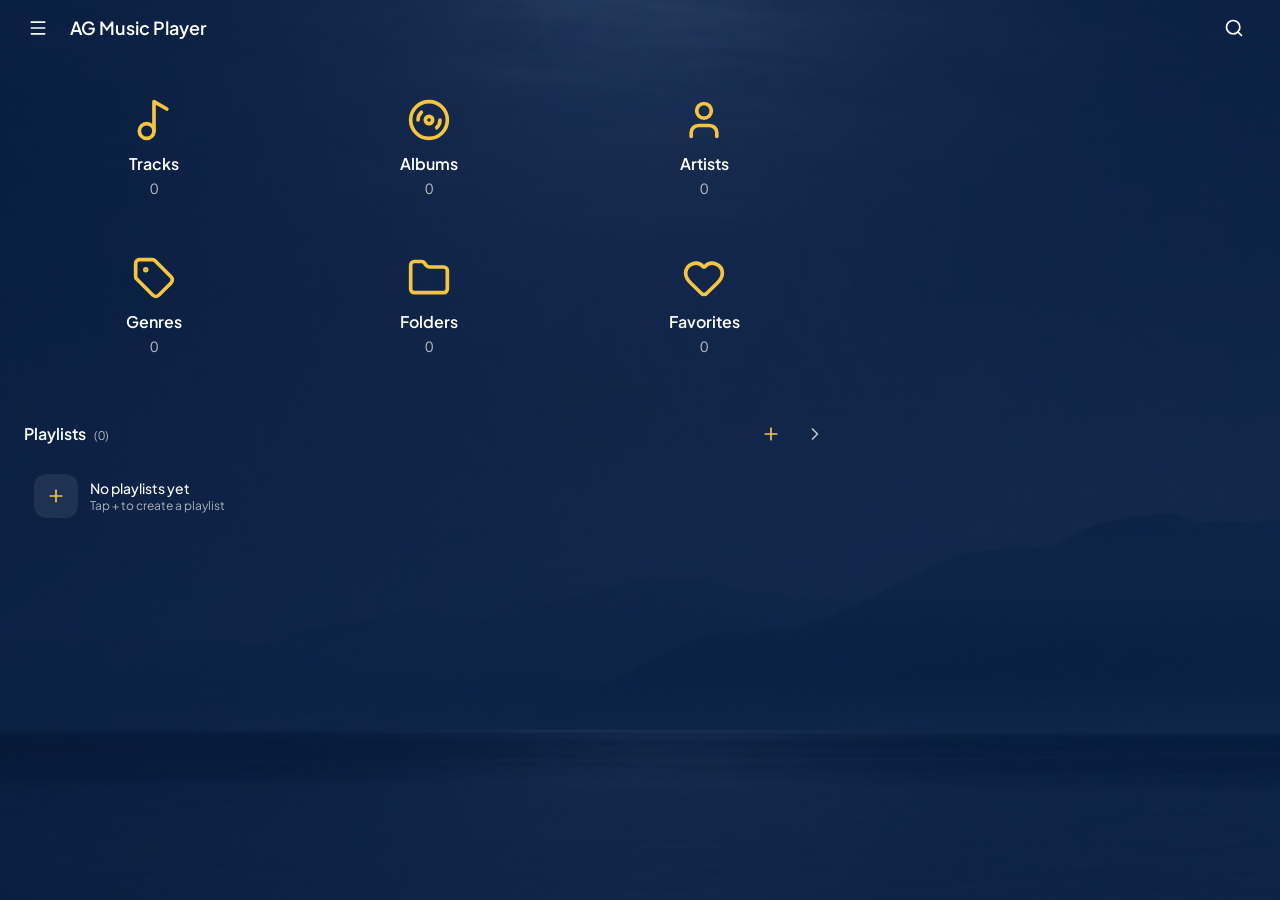
==== commit bdb1a60a: "feat: improve library management and UI styling - Implement advanced search logic with filename supp" ====
--- a/android/app/src/main/assets/index.html
+++ b/android/app/src/main/assets/index.html
@@ -12,9 +12,9 @@
     <link rel="icon" type="image/jpeg" href="./assets/ag_music_player_logo_1795412483987-CaM0GuDK.jpg" />
     <link rel="preconnect" href="https://fonts.googleapis.com" />
     <link rel="preconnect" href="https://fonts.gstatic.com" crossorigin />
-    <link href="https://fonts.googleapis.com/css2?family=Cinzel:wght@600;700&family=JetBrains+Mono:wght@400;500;600&family=Plus+Jakarta+Sans:wght@400;500;600;700&display=swap" rel="stylesheet" />
-    <script type="module" crossorigin src="./assets/index-BX3effwg.js"></script>
-    <link rel="stylesheet" crossorigin href="./assets/index-D7RIrg3i.css">
+    <link href="https://fonts.googleapis.com/css2?family=Plus+Jakarta+Sans:wght@400;500;600;700&display=swap" rel="stylesheet" />
+    <script type="module" crossorigin src="./assets/index-C10NPaCA.js"></script>
+    <link rel="stylesheet" crossorigin href="./assets/index-BBUMrNr6.css">
   </head>
   <body class="bg-[#F8F7F4] dark:bg-[#0B0B0D] text-[#111114] dark:text-[#F5F3EE] antialiased selection:bg-[#D4AF37]/30">
     <div id="root"></div>
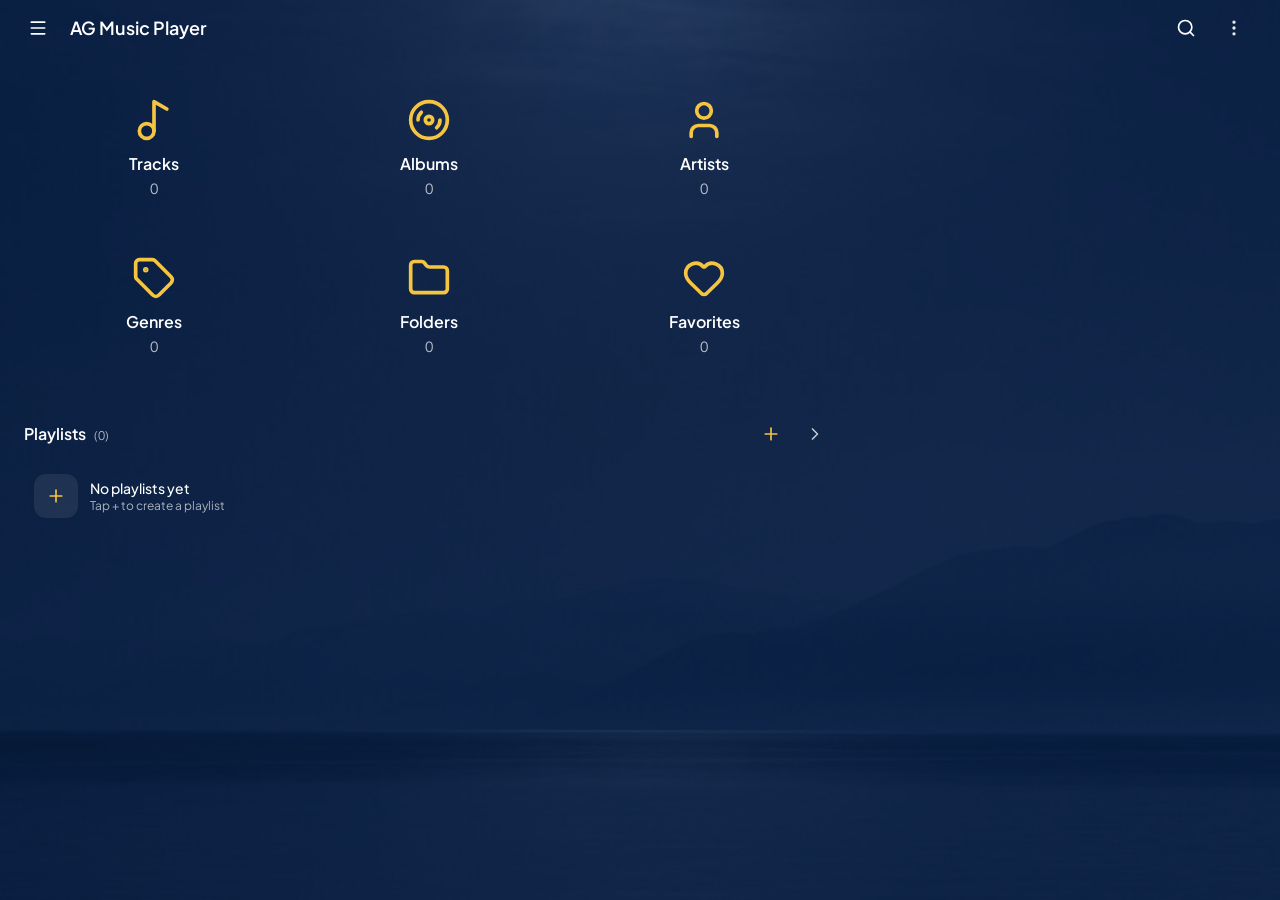
==== commit 6bc2552e: "chore: rename app to Music Player Update the application name in project configurations and resource" ====
--- a/android/app/src/main/assets/index.html
+++ b/android/app/src/main/assets/index.html
@@ -3,9 +3,9 @@
   <head>
     <meta charset="UTF-8" />
     <meta name="viewport" content="width=device-width, initial-scale=1.0, viewport-fit=cover" />
-    <title>Music Player — AG Music Player</title>
+    <title>Music Player</title>
     <meta name="description" content="AG Music Player — High-contrast, offline-first music player with 5-band equalizer, local folder browsing, playlists, and GitHub auto-updater." />
-    <meta property="og:title" content="Music Player — AG Music Player" />
+    <meta property="og:title" content="Music Player" />
     <meta property="og:description" content="High-contrast, offline-first audio player with 5-band equalizer, tag editor, and GitHub auto-update pipeline." />
     <meta property="og:type" content="website" />
     <meta name="twitter:card" content="summary_large_image" />
@@ -13,8 +13,8 @@
     <link rel="preconnect" href="https://fonts.googleapis.com" />
     <link rel="preconnect" href="https://fonts.gstatic.com" crossorigin />
     <link href="https://fonts.googleapis.com/css2?family=Plus+Jakarta+Sans:wght@400;500;600;700&display=swap" rel="stylesheet" />
-    <script type="module" crossorigin src="./assets/index-C10NPaCA.js"></script>
-    <link rel="stylesheet" crossorigin href="./assets/index-BBUMrNr6.css">
+    <script type="module" crossorigin src="./assets/index-D703Hpk2.js"></script>
+    <link rel="stylesheet" crossorigin href="./assets/index-DELtt_Eo.css">
   </head>
   <body class="bg-[#F8F7F4] dark:bg-[#0B0B0D] text-[#111114] dark:text-[#F5F3EE] antialiased selection:bg-[#D4AF37]/30">
     <div id="root"></div>
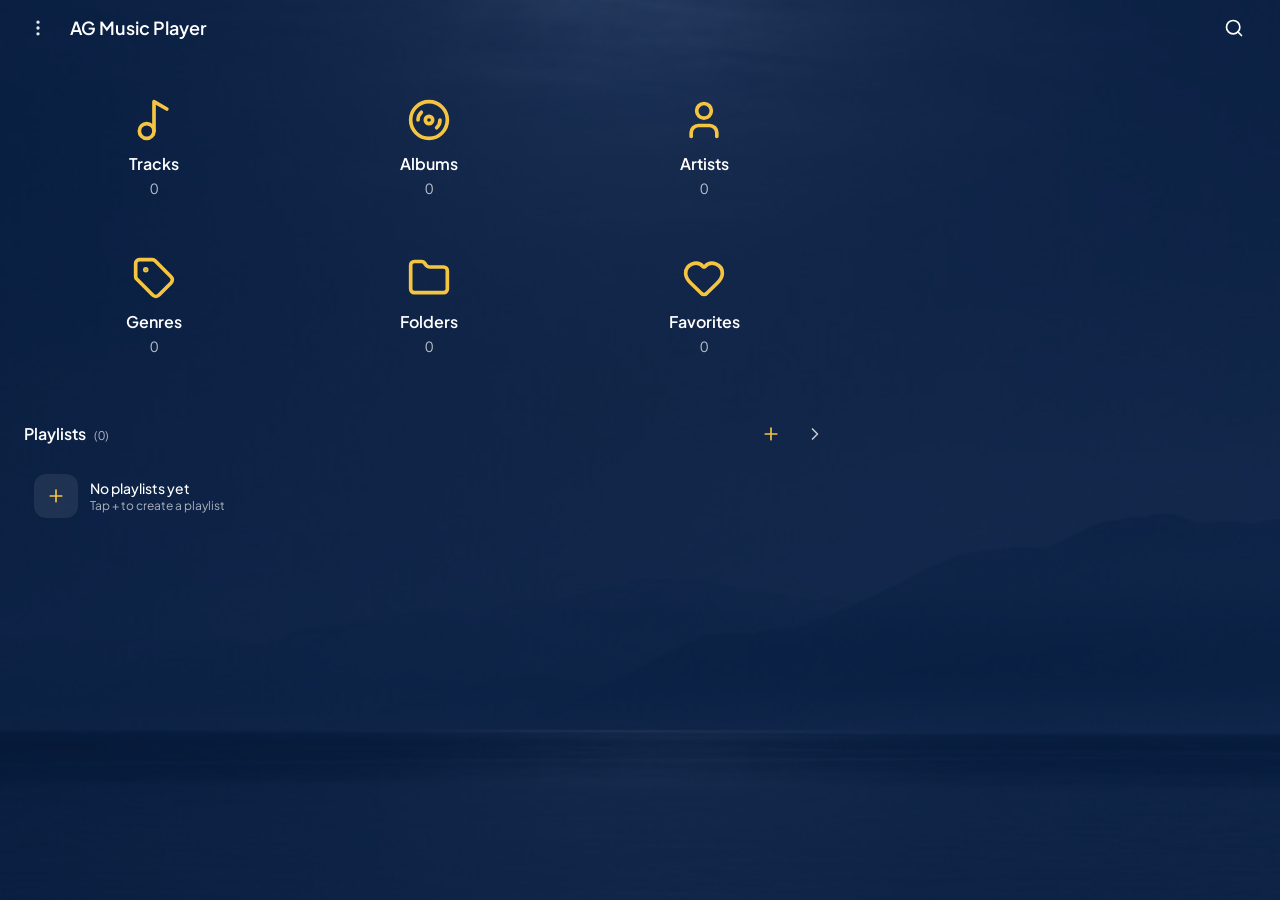
==== commit e4eb7bbc: "feat(android): improve legacy support and compatibility - Lower minSdk to 21 - Add legacy storage su" ====
--- a/android/app/src/main/assets/index.html
+++ b/android/app/src/main/assets/index.html
@@ -13,8 +13,8 @@
     <link rel="preconnect" href="https://fonts.googleapis.com" />
     <link rel="preconnect" href="https://fonts.gstatic.com" crossorigin />
     <link href="https://fonts.googleapis.com/css2?family=Plus+Jakarta+Sans:wght@400;500;600;700&display=swap" rel="stylesheet" />
-    <script type="module" crossorigin src="./assets/index-D703Hpk2.js"></script>
-    <link rel="stylesheet" crossorigin href="./assets/index-DELtt_Eo.css">
+    <script type="module" crossorigin src="./assets/index-CqJiBdIo.js"></script>
+    <link rel="stylesheet" crossorigin href="./assets/index-BCOvYlXN.css">
   </head>
   <body class="bg-[#F8F7F4] dark:bg-[#0B0B0D] text-[#111114] dark:text-[#F5F3EE] antialiased selection:bg-[#D4AF37]/30">
     <div id="root"></div>
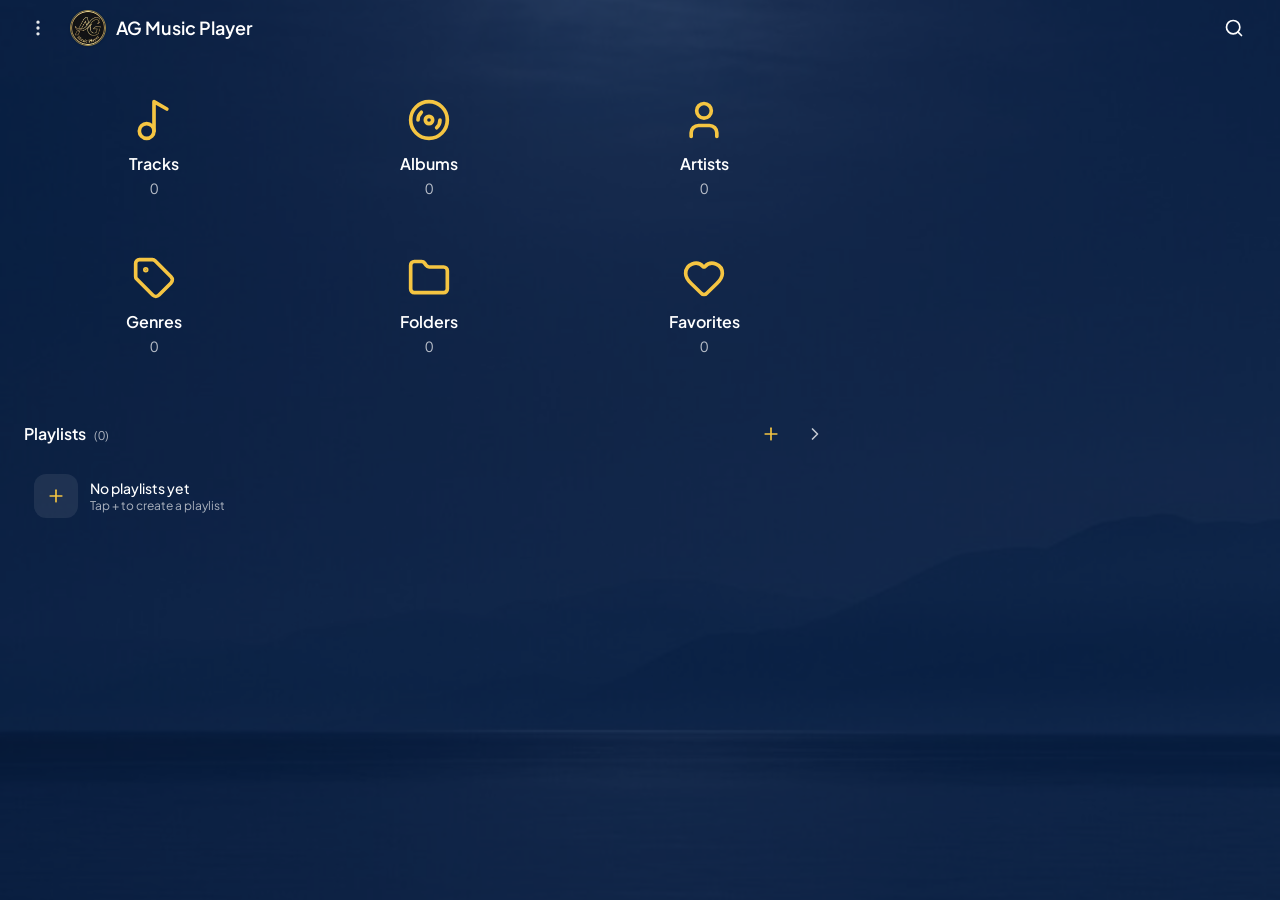
==== commit 6bec9a72: "refactor: improve security and update UI resources - Tighten WebView security by disabling universal" ====
--- a/android/app/src/main/assets/index.html
+++ b/android/app/src/main/assets/index.html
@@ -13,8 +13,8 @@
     <link rel="preconnect" href="https://fonts.googleapis.com" />
     <link rel="preconnect" href="https://fonts.gstatic.com" crossorigin />
     <link href="https://fonts.googleapis.com/css2?family=Plus+Jakarta+Sans:wght@400;500;600;700&display=swap" rel="stylesheet" />
-    <script type="module" crossorigin src="./assets/index-CqJiBdIo.js"></script>
-    <link rel="stylesheet" crossorigin href="./assets/index-BCOvYlXN.css">
+    <script type="module" crossorigin src="./assets/index-D3Bavz7u.js"></script>
+    <link rel="stylesheet" crossorigin href="./assets/index-Dx9xHAdj.css">
   </head>
   <body class="bg-[#F8F7F4] dark:bg-[#0B0B0D] text-[#111114] dark:text-[#F5F3EE] antialiased selection:bg-[#D4AF37]/30">
     <div id="root"></div>
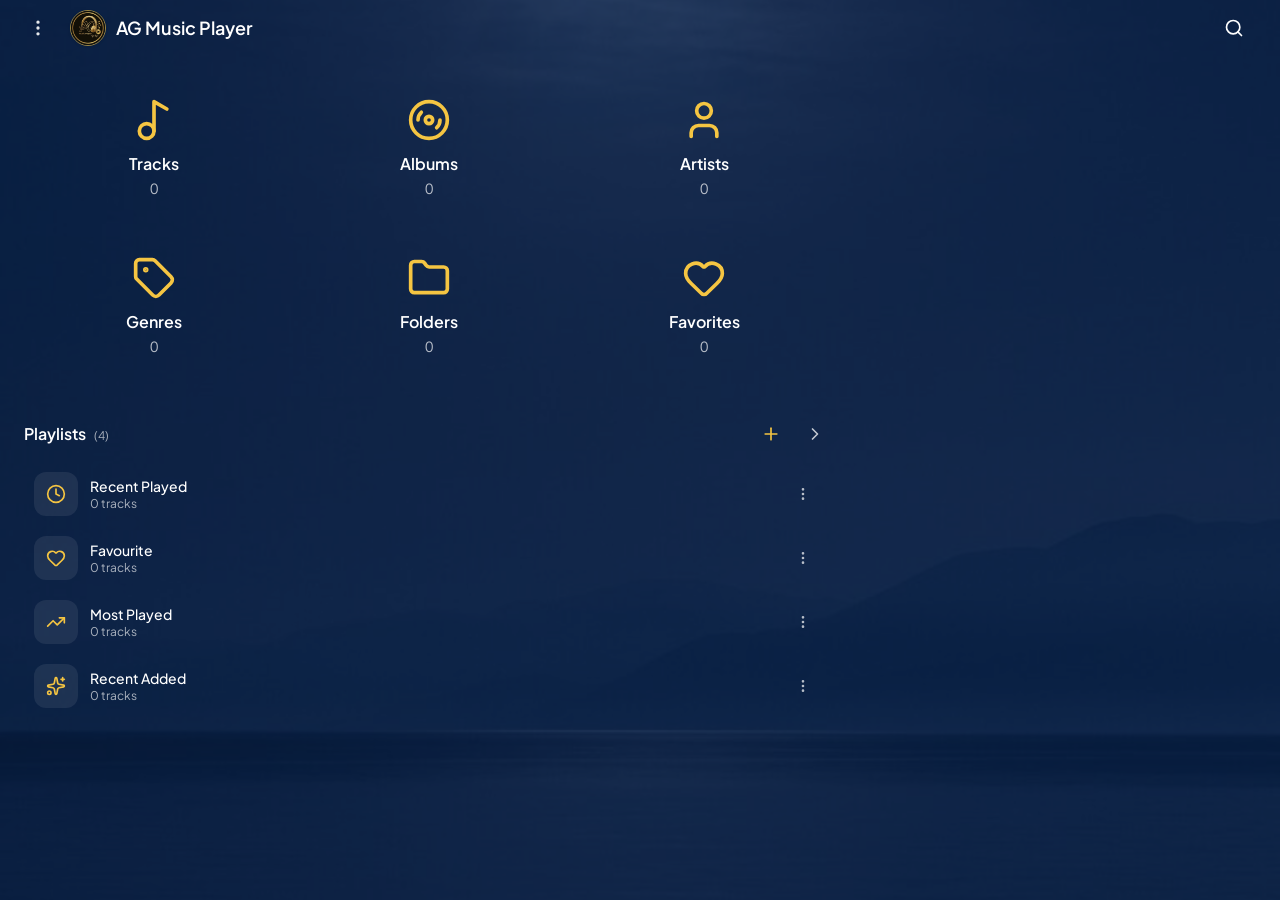
==== commit 31131d66: "feat: include track addition date and improve UI - Add `dateAddedMs` to track model and media scanne" ====
--- a/android/app/src/main/assets/index.html
+++ b/android/app/src/main/assets/index.html
@@ -9,12 +9,12 @@
     <meta property="og:description" content="High-contrast, offline-first audio player with 5-band equalizer, tag editor, and GitHub auto-update pipeline." />
     <meta property="og:type" content="website" />
     <meta name="twitter:card" content="summary_large_image" />
-    <link rel="icon" type="image/jpeg" href="./assets/ag_music_player_logo_1795412483987-CaM0GuDK.jpg" />
+    <link rel="icon" type="image/jpeg" href="./assets/ag_music_player_logo_1795412483987-IqkB3KrI.jpg" />
     <link rel="preconnect" href="https://fonts.googleapis.com" />
     <link rel="preconnect" href="https://fonts.gstatic.com" crossorigin />
     <link href="https://fonts.googleapis.com/css2?family=Plus+Jakarta+Sans:wght@400;500;600;700&display=swap" rel="stylesheet" />
-    <script type="module" crossorigin src="./assets/index-D3Bavz7u.js"></script>
-    <link rel="stylesheet" crossorigin href="./assets/index-Dx9xHAdj.css">
+    <script type="module" crossorigin src="./assets/index-ClQlGCtB.js"></script>
+    <link rel="stylesheet" crossorigin href="./assets/index-C2Rh4Nfj.css">
   </head>
   <body class="bg-[#F8F7F4] dark:bg-[#0B0B0D] text-[#111114] dark:text-[#F5F3EE] antialiased selection:bg-[#D4AF37]/30">
     <div id="root"></div>
